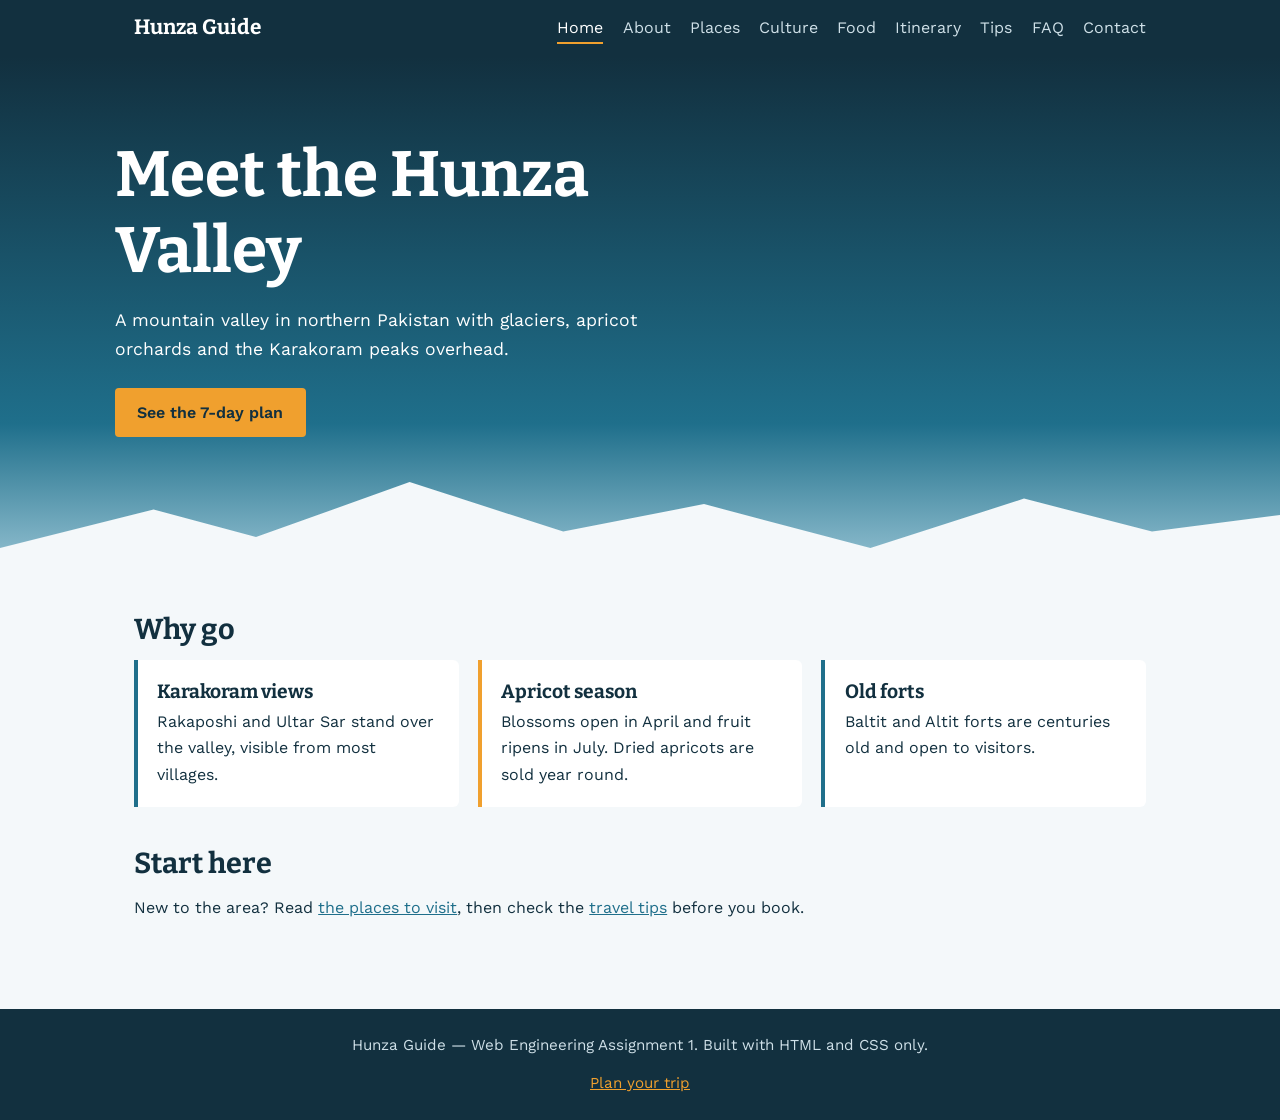
==== index.html @ 9ccbea2a "Add files via upload" ====
<!DOCTYPE html>
<html lang="en"><head><meta charset="utf-8"><meta name="viewport" content="width=device-width,initial-scale=1">
<title>Home | Hunza Guide</title><meta name="description" content="A mountain valley in northern Pakistan with glaciers, apricot orchards and the Karakoram peaks overhead.">
<link rel="preconnect" href="https://fonts.googleapis.com"><link rel="stylesheet" href="https://fonts.googleapis.com/css2?family=Bitter:wght@400;700&family=Work+Sans:wght@400;600&display=swap">
<link rel="stylesheet" href="style.css"></head><body>
<header><div class="bar"><a class="logo" href="index.html">Hunza Guide</a>
<input type="checkbox" id="menu"><label class="burger" for="menu" aria-label="Menu">&#9776;</label>
<nav aria-label="Main"><ul>
<li><a href="index.html" class="on" aria-current="page">Home</a></li>
<li><a href="about.html">About</a></li>
<li><a href="destinations.html">Places</a></li>
<li><a href="culture.html">Culture</a></li>
<li><a href="food.html">Food</a></li>
<li><a href="itinerary.html">Itinerary</a></li>
<li><a href="tips.html">Tips</a></li>
<li><a href="faq.html">FAQ</a></li>
<li><a href="contact.html">Contact</a></li>
</ul></nav></div></header>
<div class="hero "><div><h1>Meet the Hunza Valley</h1><p>A mountain valley in northern Pakistan with glaciers, apricot orchards and the Karakoram peaks overhead.</p><a class="btn" href="itinerary.html">See the 7-day plan</a></div></div>
<main>
<section><h2>Why go</h2><div class="grid">
<div class="card"><h3>Karakoram views</h3><p>Rakaposhi and Ultar Sar stand over the valley, visible from most villages.</p></div>
<div class="card warm"><h3>Apricot season</h3><p>Blossoms open in April and fruit ripens in July. Dried apricots are sold year round.</p></div>
<div class="card"><h3>Old forts</h3><p>Baltit and Altit forts are centuries old and open to visitors.</p></div></div></section>
<section><h2>Start here</h2><p>New to the area? Read <a href="destinations.html">the places to visit</a>, then check the <a href="tips.html">travel tips</a> before you book.</p></section>
</main>
<footer><p>Hunza Guide &mdash; Web Engineering Assignment 1. Built with HTML and CSS only.</p><p><a href="contact.html">Plan your trip</a></p></footer>
</body></html>
---- style.css ----
:root{--ink:#12303f;--glacier:#1f6f8b;--snow:#f4f8fa;--apricot:#f0a02e;--stone:#5d6b73;--line:#d5e0e5}
*{box-sizing:border-box;margin:0;padding:0}
body{font-family:'Work Sans',system-ui,sans-serif;color:var(--ink);background:var(--snow);line-height:1.65}
h1,h2,h3{font-family:'Bitter',Georgia,serif;line-height:1.2}
a{color:var(--glacier)}
a:focus-visible,button:focus-visible,input:focus-visible,textarea:focus-visible{outline:3px solid var(--apricot);outline-offset:2px}
header{background:var(--ink);position:sticky;top:0;z-index:5}
.bar{max-width:1050px;margin:auto;display:flex;align-items:center;justify-content:space-between;padding:.7rem 1.2rem}
.logo{color:#fff;font-family:'Bitter',serif;font-size:1.3rem;text-decoration:none;font-weight:700}
nav ul{list-style:none;display:flex;gap:1.2rem}
nav a{color:#cfe0e8;text-decoration:none;padding:.3rem 0;border-bottom:2px solid transparent}
nav a:hover,nav a.on{color:#fff;border-color:var(--apricot)}
#menu,.burger{display:none}
.hero{background:linear-gradient(#12303f,#1f6f8b 70%,#9fc9d8);color:#fff;padding:5rem 1.2rem 9rem;position:relative;overflow:hidden}
.hero.small{padding:3rem 1.2rem 6rem}
.hero>div{max-width:1050px;margin:auto;position:relative;z-index:1}
.hero h1{font-size:clamp(2.2rem,6vw,4rem);max-width:14ch}
.hero.small h1{font-size:clamp(1.8rem,5vw,2.8rem);max-width:none}
.hero p{max-width:52ch;margin-top:1rem;font-size:1.1rem}
.hero::after{content:"";position:absolute;left:0;right:0;bottom:0;height:110px;background:var(--snow);clip-path:polygon(0 100%,0 70%,12% 35%,20% 60%,32% 10%,44% 55%,55% 30%,68% 70%,80% 25%,90% 55%,100% 40%,100% 100%)}
.btn{display:inline-block;margin-top:1.5rem;background:var(--apricot);color:var(--ink);padding:.7rem 1.4rem;border-radius:4px;font-weight:600;text-decoration:none;border:0;font-size:1rem;cursor:pointer}
.btn:hover{background:#ffb948}
main{max-width:1050px;margin:auto;padding:2rem 1.2rem 3rem}
section{margin-bottom:2.5rem}
h2{font-size:1.8rem;margin-bottom:.8rem}
h3{font-size:1.2rem;margin-bottom:.4rem}
p+p{margin-top:.8rem}
.grid{display:grid;grid-template-columns:repeat(auto-fit,minmax(240px,1fr));gap:1.2rem}
.card{background:#fff;border-left:4px solid var(--glacier);padding:1.2rem;border-radius:0 6px 6px 0}
.card.warm{border-color:var(--apricot)}
.card small{color:var(--stone)}
table{width:100%;border-collapse:collapse;background:#fff}
th,td{padding:.7rem;border-bottom:1px solid var(--line);text-align:left}
th{background:var(--ink);color:#fff}
ul.list{padding-left:1.2rem}
ul.list li{margin:.4rem 0}
details{background:#fff;border:1px solid var(--line);border-radius:6px;padding:.9rem 1rem;margin-bottom:.7rem}
summary{cursor:pointer;font-weight:600}
details p{margin-top:.6rem}
form{display:grid;gap:1rem;max-width:560px}
label{font-weight:600;display:grid;gap:.3rem}
input,textarea,select{font:inherit;padding:.7rem;border:1px solid var(--stone);border-radius:4px;background:#fff}
footer{background:var(--ink);color:#cfe0e8;text-align:center;padding:1.5rem 1rem;font-size:.95rem}
footer a{color:var(--apricot)}
@media(max-width:760px){
.burger{display:block;color:#fff;font-size:1.6rem;cursor:pointer;padding:0 .3rem}
nav{position:absolute;left:0;right:0;top:100%;background:var(--ink);display:none}
nav ul{flex-direction:column;gap:0;padding:.5rem 1.2rem 1rem}
nav a{display:block;padding:.6rem 0}
#menu:checked~nav{display:block}
.bar{position:relative}}
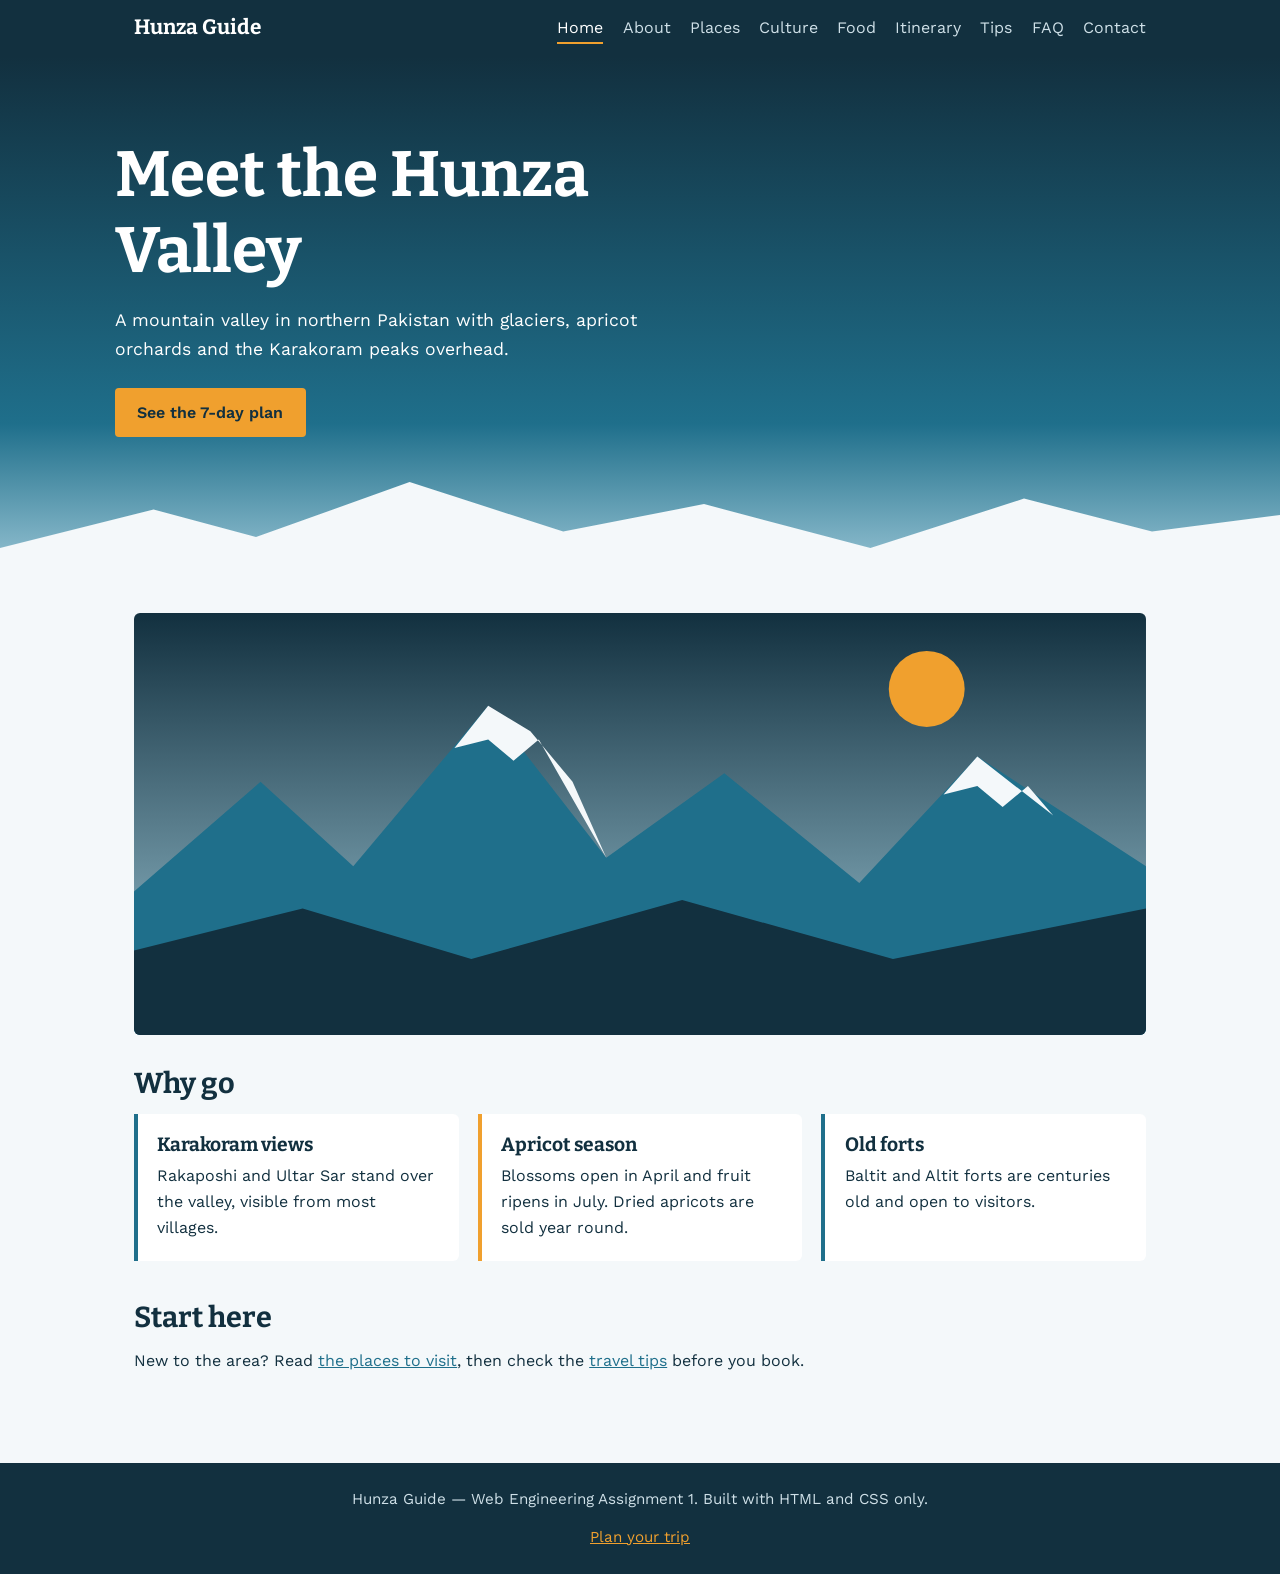
==== commit e2e86853: "Add files via upload" ====
--- a/index.html
+++ b/index.html
@@ -18,6 +18,7 @@
 </ul></nav></div></header>
 <div class="hero "><div><h1>Meet the Hunza Valley</h1><p>A mountain valley in northern Pakistan with glaciers, apricot orchards and the Karakoram peaks overhead.</p><a class="btn" href="itinerary.html">See the 7-day plan</a></div></div>
 <main>
+<img class="pic" src="img-home.svg" alt="Karakoram peaks above Hunza valley at sunrise" width="1200" height="500">
 <section><h2>Why go</h2><div class="grid">
 <div class="card"><h3>Karakoram views</h3><p>Rakaposhi and Ultar Sar stand over the valley, visible from most villages.</p></div>
 <div class="card warm"><h3>Apricot season</h3><p>Blossoms open in April and fruit ripens in July. Dried apricots are sold year round.</p></div>
--- a/style.css
+++ b/style.css
@@ -49,3 +49,4 @@
 nav a{display:block;padding:.6rem 0}
 #menu:checked~nav{display:block}
 .bar{position:relative}}
+.pic{display:block;width:100%;height:auto;border-radius:6px;margin-bottom:2rem}
